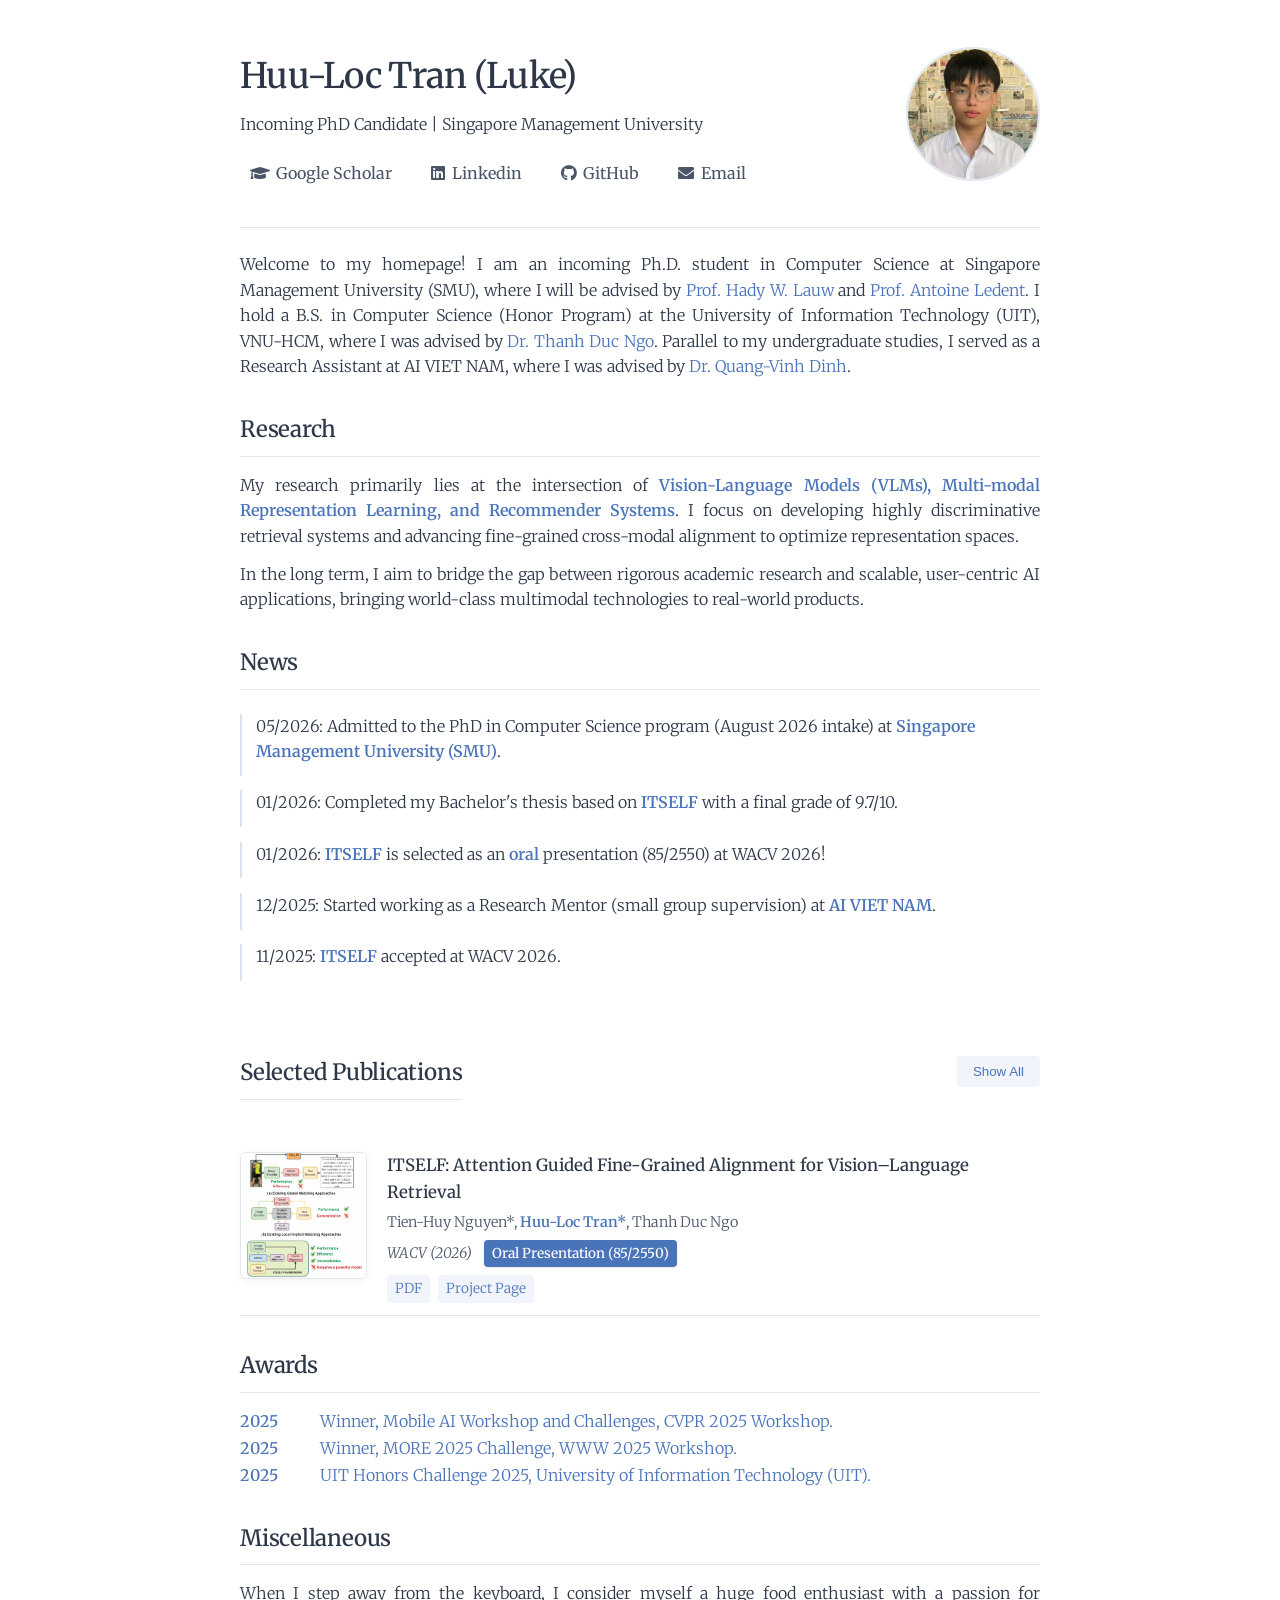
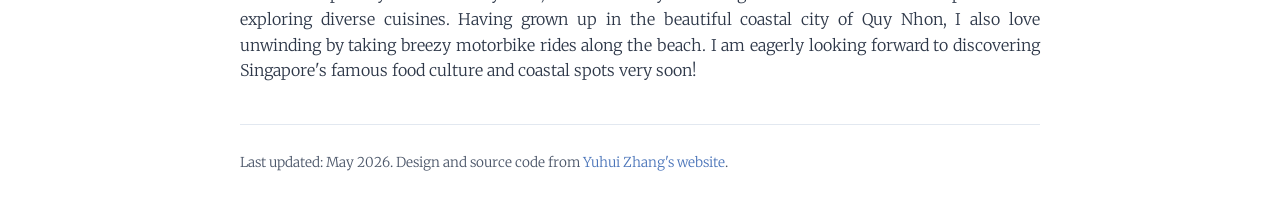
==== index.html @ b45dca5d "minor edit" ====
<!DOCTYPE html>
<html lang="en">
<head>
    <meta charset="UTF-8">
    <meta name="viewport" content="width=device-width, initial-scale=1.0">
    <meta name="description" content="Huu-Loc Tran is a PhD student at Preferred.AI, Singapore Management University">
    <meta name="keywords" content="Huu-Loc Tran, PhD Student, Preferred.AI, Singapore Management University">
    <meta property="og:title" content="Huu-Loc Tran - PhD Student | Academic Homepage">
    <meta property="og:description" content="Research in Vision-Language Models, multimodal representation learning, retrieval systems, and recommender systems.">
    <meta property="og:type" content="website">
    <meta property="og:url" content="https://trhuuloc.github.io/">
    <meta property="og:image" content="images/avatar.png">
    <meta name="twitter:card" content="summary_large_image">
    <title>Huu-Loc Tran</title>
    <link rel="stylesheet" href="https://fonts.googleapis.com/css2?family=Merriweather:wght@300;400;500;600&display=swap">
    <link rel="stylesheet" href="https://cdnjs.cloudflare.com/ajax/libs/font-awesome/5.15.3/css/all.min.css">
    <link rel="stylesheet" href="styles.css">
</head>
<body id="top">
    <header>
        <div class="header-content">
            <h1>Huu-Loc Tran (Luke)</h1>
            <p>Incoming PhD Candidate | Singapore Management University</p>
            <div class="social-links-header">
                <a href="https://scholar.google.com/citations?user=1xlRrhMAAAAJ&hl=en"><i class="fas fa-graduation-cap"></i>Google Scholar</a>
                <a href="https://www.linkedin.com/in/huuloctran310504/"><i class="fab fa-linkedin"></i>Linkedin</a>
                <a href="https://github.com/trhuuloc"><i class="fab fa-github"></i>GitHub</a>
                <a href="mailto:trhuuloc04@gmail.com"><i class="fas fa-envelope"></i>Email</a>
            </div>
        </div>
        <div class="header-image">
            <img src="images/avatar.png" alt="Profile Photo">
        </div>
    </header>

    <main>
        <section id="about">
            <p>Welcome to my homepage! I am an incoming Ph.D. student in Computer Science at Singapore Management University (SMU), where I will be advised by <a href="https://www.hadylauw.com/">Prof. Hady W. Lauw</a> and <a href="https://sites.google.com/view/antoine-ledent/home" target="_blank">Prof. Antoine Ledent</a>. 
            I hold a B.S. in Computer Science (Honor Program) at the University of Information Technology (UIT), VNU-HCM, where I was advised by <a href="https://scholar.google.com/citations?user=I8bNZakAAAAJ&hl=en" target="_blank">Dr. Thanh Duc Ngo</a>.
            Parallel to my undergraduate studies, I served as a Research Assistant at AI VIET NAM, where I was advised by <a href="https://dblp.org/pid/142/0382.html" target="_blank">Dr. Quang-Vinh Dinh</a>.</p>
        </section>

        <section id="research">
            <h2>Research</h2>
            <p>My research primarily lies at the intersection of <strong> Vision-Language Models (VLMs), Multi-modal Representation Learning, and Recommender Systems</strong>. I focus on developing highly discriminative retrieval systems and advancing fine-grained cross-modal alignment to optimize representation spaces.</p>
            <p>In the long term, I aim to bridge the gap between rigorous academic research and scalable, user-centric AI applications, bringing world-class multimodal technologies to real-world products.</p>
        </section>

        <section id="news">
            <h2>News</h2>
            <div class="news-container">
                <ul class="news-list">
                    <li>05/2026: Admitted to the PhD in Computer Science program (August 2026 intake) at 
                    <a href="https://computing.smu.edu.sg/" target="_blank"><strong>Singapore Management University (SMU)</strong></a>.
</li>
                    <li>01/2026: Completed my Bachelor's thesis based on <a href="https://openaccess.thecvf.com/content/WACV2026/papers/Nguyen_ITSELF_Attention_Guided_Fine-Grained_Alignment_for_Vision-Language_Retrieval_WACV_2026_paper.pdf" target="_blank"><strong>ITSELF</strong></a> with a final grade of 9.7/10.</li>
                    <li>01/2026: 
            <a href="https://openaccess.thecvf.com/content/WACV2026/papers/Nguyen_ITSELF_Attention_Guided_Fine-Grained_Alignment_for_Vision-Language_Retrieval_WACV_2026_paper.pdf" target="_blank"><strong>ITSELF</strong></a>
            is selected as an <strong>oral</strong> presentation (85/2550) at WACV 2026!</li>
                    <li>12/2025: Started working as a Research Mentor (small group supervision) at 
            <a href="https://aivietnam.edu.vn" target="_blank"><strong>AI VIET NAM</strong></a>.</li>
                    <li>11/2025: 
            <a href="https://openaccess.thecvf.com/content/WACV2026/papers/Nguyen_ITSELF_Attention_Guided_Fine-Grained_Alignment_for_Vision-Language_Retrieval_WACV_2026_paper.pdf" target="_blank"><strong>ITSELF</strong></a>
            accepted at 
            WACV 2026.</li>
                </ul>
            </div>
        </section>

        <section id="publications">
            <div class="publications-header">
                <h2 id="toggle-header">Selected Publications</h2>
                <button id="toggle-publications" class="toggle-publications">Show All</button>
            </div>
            <div id="publications-container">
                <!-- Publications will be dynamically loaded here -->
            </div>
        </section>

        <section id="awards">
            <h2>Awards</h2>
            <div class="award-item">
                <span class="award-year">2025</span>
                <div class="award-desc"><a href="https://drive.google.com/file/d/19hTdWNAH4dVKUDY9wJYpgDqfza1dKWHK/view" target="_blank">Winner, Mobile AI Workshop and Challenges, CVPR 2025 Workshop.</a></div>
            </div>
            <div class="award-item">
                <span class="award-year">2025</span>
                <div class="award-desc">
                    <a href="https://drive.google.com/file/d/1sqyE0CYbR0Nd1kVwwsLZq1gSE_M-_HAL/view?usp=sharing" target="_blank">Winner, MORE 2025 Challenge, WWW 2025 Workshop.</a>
                </div>
            </div>
            <div class="award-item">
                <span class="award-year">2025</span>
                <div class="award-desc">
                    <a href="https://oep.uit.edu.vn/vi/hb-ket-qua-du-kien-cua-gt-sinh-vien-tai-nang-cham-toi-dinh-cao-dot-01-nam-2025" target="_blank">UIT Honors Challenge 2025, University of Information Technology (UIT).</a>
                </div>
            </div>
        </section>

        <!-- <section id="services">
            <h2>Services</h2>
            <div class="service-category">
                <div class="service-title">Reviewer</div>
                <p>[Conference 1 YYYY], [Conference 2 YYYY], [Conference 3 YYYY], [Conference 4 YYYY], [Journal 1 YYYY], [Journal 2 YYYY]</p>
            </div>

            <div class="service-category">
                <div class="service-title">Teaching Assistant</div>
                <p><a href="#">[Course Code 1]</a>, <a href="#">[Course Code 2]</a></p>
            </div>

            <div class="service-category">
                <div class="service-title">Volunteer</div>
                <p>[Role 1], [Role 2], [Role 3]</p>
            </div>
        </section> -->

        <section id="miscellaneous">
            <h2>Miscellaneous</h2>
            <div class="misc-item">
                <p>When I step away from the keyboard, I consider myself a huge food enthusiast with a passion for exploring diverse cuisines. Having grown up in the beautiful coastal city of Quy Nhon, I also love unwinding by taking breezy motorbike rides along the beach. I am eagerly looking forward to discovering Singapore's famous food culture and coastal spots very soon!</p>
            </div>
        </section>
    </main>

    <footer>
        <p>Last updated: May 2026. Design and source code from <a href="https://cs.stanford.edu/~yuhuiz/">Yuhui Zhang's website</a>.</p>
    </footer>

    <div id="imageModal" class="modal">
        <span class="modal-close" onclick="closeModal()">&times;</span>
        <img class="modal-content" id="modalImage">
    </div>
    <script src="scripts.js"></script>
</body>
</html>
---- styles.css ----
:root {
  --bg-color: #fff;
  --text-color: #2d3748;
  --text-secondary: #4a5568;
  --accent-color: #4a74b9;
  --accent-hover: #3a5c9e;
  --border-color: #e2e8f0;
  --shadow-color: rgba(0,0,0,0.05);
  --animation-offset: 3px;
  --transition-time: 0.3s;
}

body {
  font-family: 'Merriweather', Georgia, 'Times New Roman', serif;
  line-height: 1.6;
  max-width: 800px;
  margin: 0 auto;
  padding: 1.5rem;
  color: var(--text-color);
  background-color: var(--bg-color);
  font-weight: 300;
}

header {
  margin-bottom: 1.5rem;
  border-bottom: 1px solid var(--border-color);
  padding-bottom: 1rem;
  display: flex;
  align-items: center;
  justify-content: space-between;
}

.header-content {
  flex: 1;
}

.header-image img {
  width: 130px;
  height: 130px;
  object-fit: cover;
  border-radius: 50%;
  border: 2px solid var(--border-color);
  transition: transform var(--transition-time) ease, box-shadow var(--transition-time) ease;
}

.header-image img:hover {
  transform: scale(1.02);
  box-shadow: 0 5px 15px var(--shadow-color);
}

h1 {
  font-size: 2.2rem;
  font-weight: 500;
  margin-bottom: 0.25rem;
  letter-spacing: -0.02em;
}

h2 {
  font-size: 1.4rem;
  font-weight: 500;
  margin: 1.75rem 0 1rem;
  padding-bottom: 0.5rem;
  border-bottom: 1px solid var(--border-color);
  letter-spacing: -0.01em;
}

/* Navigation */
nav {
  margin-top: 1.5rem;
}

nav ul {
  list-style: none;
  padding: 0;
  display: flex;
  flex-wrap: wrap;
  gap: 1.25rem;
}

nav a, .social-links-header a {
  text-decoration: none;
  color: var(--text-secondary);
  transition: all var(--transition-time) ease;
  font-weight: 400;
  padding: 0.3rem 0.6rem;
  border-radius: 4px;
}

nav a:hover, .social-links-header a:hover {
  color: var(--accent-color);
  background-color: rgba(74, 116, 185, 0.08);
  transform: translateX(var(--animation-offset));
}

.social-links-header {
  display: flex;
  gap: 1.25rem;
  margin: 1.2rem 0;
}

.social-links-header a i {
  margin-right: 0.4rem;
}

/* Unified animation for elements (not sections) */
.publication-item, .award-item, .service-category, .misc-item, .news-list li {
  transition: transform var(--transition-time) ease;
}

.publication-item:hover, .award-item:hover, 
.service-category:hover, .misc-item:hover, .news-list li:hover {
  transform: translateX(var(--animation-offset));
}

/* Section animation */
@keyframes fadeIn {
  from {
    opacity: 0;
    transform: translateX(var(--animation-offset));
  }
  to {
    opacity: 1;
    transform: translateX(0);
  }
}

section {
  margin-bottom: 2rem;
  scroll-margin-top: 1rem;
  animation: fadeIn 0.8s ease-out;
  width: 100%;
}

/* Publication styles */
.publications-header {
  display: flex;
  justify-content: space-between;
  align-items: center;
  margin-bottom: 1.5rem;
}

.toggle-publications {
  background-color: rgba(74, 116, 185, 0.08);
  color: var(--accent-color);
  border: none;
  padding: 0.5rem 1rem;
  border-radius: 4px;
  cursor: pointer;
  font-weight: 500;
  transition: all var(--transition-time) ease;
}

.toggle-publications:hover {
  background-color: var(--accent-color);
  color: white;
}

.publication-item {
  margin-bottom: 1.5rem;
  padding: 0.75rem 0;
  border-bottom: 1px solid var(--border-color);
  display: flex;
  gap: 1.25rem;
}

.pub-thumbnail {
  width: 125px;
  height: 125px;
  flex-shrink: 0;
  border: 1px solid var(--border-color);
  overflow: hidden;
  cursor: pointer;
  position: relative;
  border-radius: 6px;
  box-shadow: 0 2px 8px var(--shadow-color);
}

.pub-thumbnail img {
  width: 100%;
  height: 100%;
  object-fit: cover;
  transition: transform var(--transition-time) ease;
}

.pub-thumbnail:hover img {
  transform: scale(1.08);
}

.pub-content {
  flex: 1;
}

.pub-title {
  font-weight: 500;
  margin-bottom: 0.4rem;
  font-size: 1.05rem;
}

.pub-authors {
  font-size: 0.9rem;
  margin-bottom: 0.4rem;
  color: var(--text-secondary);
  line-height: 1.5;
}

.highlight-name {
  font-weight: 600;
  color: var(--accent-color);
}

.pub-venue-container {
  display: flex;
  flex-wrap: wrap;
  align-items: center;
  gap: 0.75rem;
  margin-bottom: 0.5rem;
}

.pub-venue {
  font-size: 0.9rem;
  font-style: italic;
  color: var(--text-secondary);
}

.pub-award {
  font-size: 0.85rem;
  font-weight: 500;
  color: #fff;
  background-color: var(--accent-color);
  padding: 0.15rem 0.5rem;
  border-radius: 4px;
  display: inline-block;
  box-shadow: 0 1px 3px rgba(0,0,0,0.1);
  white-space: nowrap;
  animation: pulse 2s infinite;
}

@keyframes pulse {
  0% {
    box-shadow: 0 0 0 0 rgba(74, 116, 185, 0.4);
  }
  70% {
    box-shadow: 0 0 0 6px rgba(74, 116, 185, 0);
  }
  100% {
    box-shadow: 0 0 0 0 rgba(74, 116, 185, 0);
  }
}

.pub-links {
  font-size: 0.85rem;
  display: flex;
  flex-wrap: wrap;
  gap: 0.5rem;
}

.pub-links a {
  color: var(--accent-color);
  transition: all var(--transition-time) ease;
  padding: 0.2rem 0.5rem;
  border-radius: 4px;
  background-color: rgba(74, 116, 185, 0.08);
}

.pub-links a:hover {
  color: #fff;
  background-color: var(--accent-color);
  transform: translateX(3px);
  box-shadow: 0 2px 5px rgba(74, 116, 185, 0.2);
}

/* Awards section */
.award-item {
  display: flex;
  align-items: baseline;
  margin-bottom: 0.1rem;
}

.award-year {
  font-weight: 500;
  color: var(--accent-color);
  flex: 0 0 80px;
}

.award-desc {
  flex: 1;
}

.award-desc small {
  font-size: 0.85rem;
  color: var(--text-secondary);
  margin-left: 0.5rem;
}

/* News section */
.news-container {
  max-height: 300px;
  overflow-y: auto;
  scrollbar-width: none;
  -ms-overflow-style: none;
}

.news-container::-webkit-scrollbar {
  display: none;
}

.news-list {
  padding-left: 0;
  list-style-type: none;
  margin: 0.5rem 0;
}

.news-list li {
  margin-bottom: 0.9rem;
  padding-left: 0.9rem;
  border-left: 2px solid rgba(74, 116, 185, 0.2);
  padding-bottom: 0.7rem;
}

.news-list li:hover {
  border-left-color: var(--accent-color);
}

/* Services and misc */
.service-title {
  font-weight: 500;
  margin-bottom: 0.35rem;
  color: var(--accent-color);
}

.service-category p, .misc-item p {
  text-align: justify;
  text-justify: inter-word;
  margin: 0.25rem 0 0.75rem;
}

/* Footer */
footer {
  margin-top: 2.5rem;
  padding-top: 1.2rem;
  border-top: 1px solid var(--border-color);
  font-size: 0.85rem;
  color: var(--text-secondary);
  text-align: center;
}

/* Generic styles */
a {
  color: var(--accent-color);
  text-decoration: none;
  transition: color var(--transition-time) ease;
}

a:hover {
  color: var(--accent-hover);
}

em {
  font-style: italic;
  color: var(--text-secondary);
}

ul {
  padding-left: 1.25rem;
}

p {
  margin: 0.5rem 0 0.75rem;
  text-align: justify;
  text-justify: inter-word;
}

strong {
  font-weight: 600;
  color: var(--accent-color);
}

/* Modal styles */
.modal {
  display: none;
  position: fixed;
  z-index: 1000;
  padding-top: 100px;
  left: 0;
  top: 0;
  width: 100%;
  height: 100%;
  overflow: auto;
  background-color: rgba(0,0,0,0.85);
  transition: opacity var(--transition-time);
  opacity: 0;
}

.modal.show {
  opacity: 1;
}

.modal-content {
  margin: auto;
  display: block;
  max-width: 85%;
  max-height: 85%;
  border-radius: 4px;
  box-shadow: 0 10px 25px rgba(0,0,0,0.3);
  animation: zoom var(--transition-time) ease-out;
}

@keyframes zoom {
  from {
    transform: scale(0.8);
    opacity: 0;
  }
  to {
    transform: scale(1);
    opacity: 1;
  }
}

.modal-close {
  position: absolute;
  top: 15px;
  right: 35px;
  color: #f1f1f1;
  font-size: 35px;
  font-weight: normal;
  cursor: pointer;
  transition: color var(--transition-time);
  opacity: 0.8;
}

.modal-close:hover {
  color: #fff;
  opacity: 1;
  transform: scale(1.1);
}

/* Responsive design fixes */
@media (max-width: 768px) {
  /* Make header stack vertically on mobile */
  header {
    flex-direction: column-reverse;
    align-items: center;
    text-align: center;
    gap: 1rem;
  }

  /* Center social links on mobile */
  .social-links-header {
    flex-wrap: wrap;
    justify-content: center;
  }

  /* Disable right-moving hover animations on mobile */
  .publication-item:hover, .award-item:hover, 
  .service-category:hover, .misc-item:hover, .news-list li:hover,
  nav a:hover, .social-links-header a:hover, .pub-links a:hover {
    transform: none !important;
  }
}
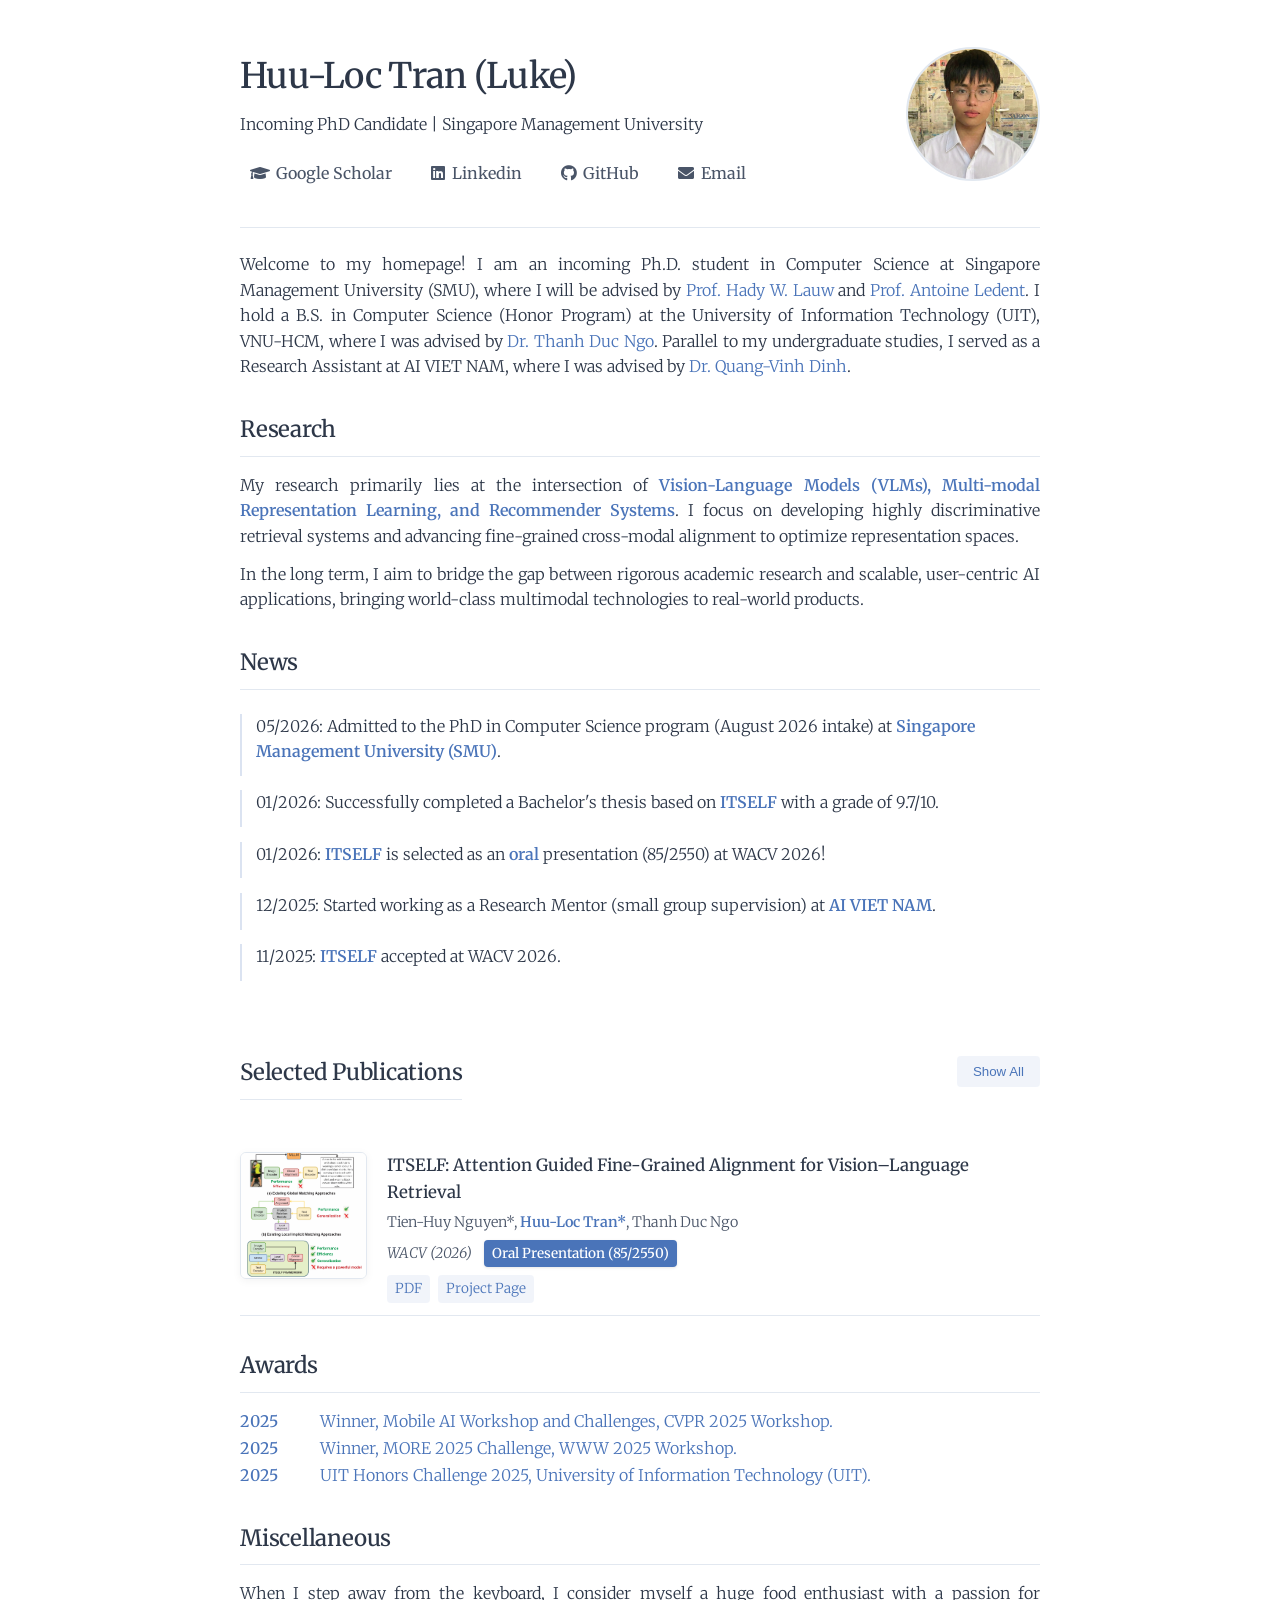
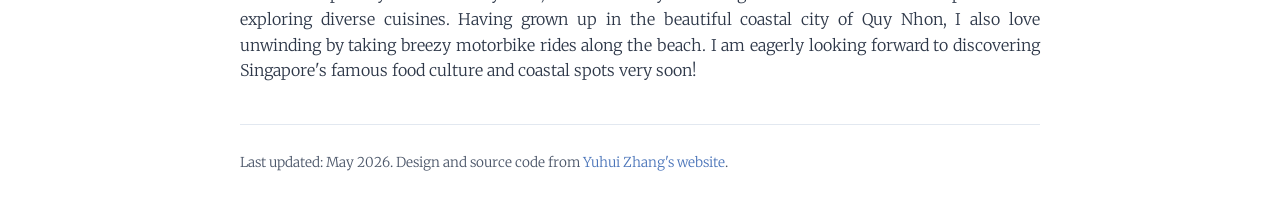
==== commit c017302a: "minor edit" ====
--- a/index.html
+++ b/index.html
@@ -53,7 +53,7 @@
                     <li>05/2026: Admitted to the PhD in Computer Science program (August 2026 intake) at 
                     <a href="https://computing.smu.edu.sg/" target="_blank"><strong>Singapore Management University (SMU)</strong></a>.
 </li>
-                    <li>01/2026: Completed my Bachelor's thesis based on <a href="https://openaccess.thecvf.com/content/WACV2026/papers/Nguyen_ITSELF_Attention_Guided_Fine-Grained_Alignment_for_Vision-Language_Retrieval_WACV_2026_paper.pdf" target="_blank"><strong>ITSELF</strong></a> with a final grade of 9.7/10.</li>
+                    <li>01/2026: Successfully completed a Bachelor's thesis based on <a href="https://openaccess.thecvf.com/content/WACV2026/papers/Nguyen_ITSELF_Attention_Guided_Fine-Grained_Alignment_for_Vision-Language_Retrieval_WACV_2026_paper.pdf" target="_blank"><strong>ITSELF</strong></a> with a grade of 9.7/10.</li>
                     <li>01/2026: 
             <a href="https://openaccess.thecvf.com/content/WACV2026/papers/Nguyen_ITSELF_Attention_Guided_Fine-Grained_Alignment_for_Vision-Language_Retrieval_WACV_2026_paper.pdf" target="_blank"><strong>ITSELF</strong></a>
             is selected as an <strong>oral</strong> presentation (85/2550) at WACV 2026!</li>
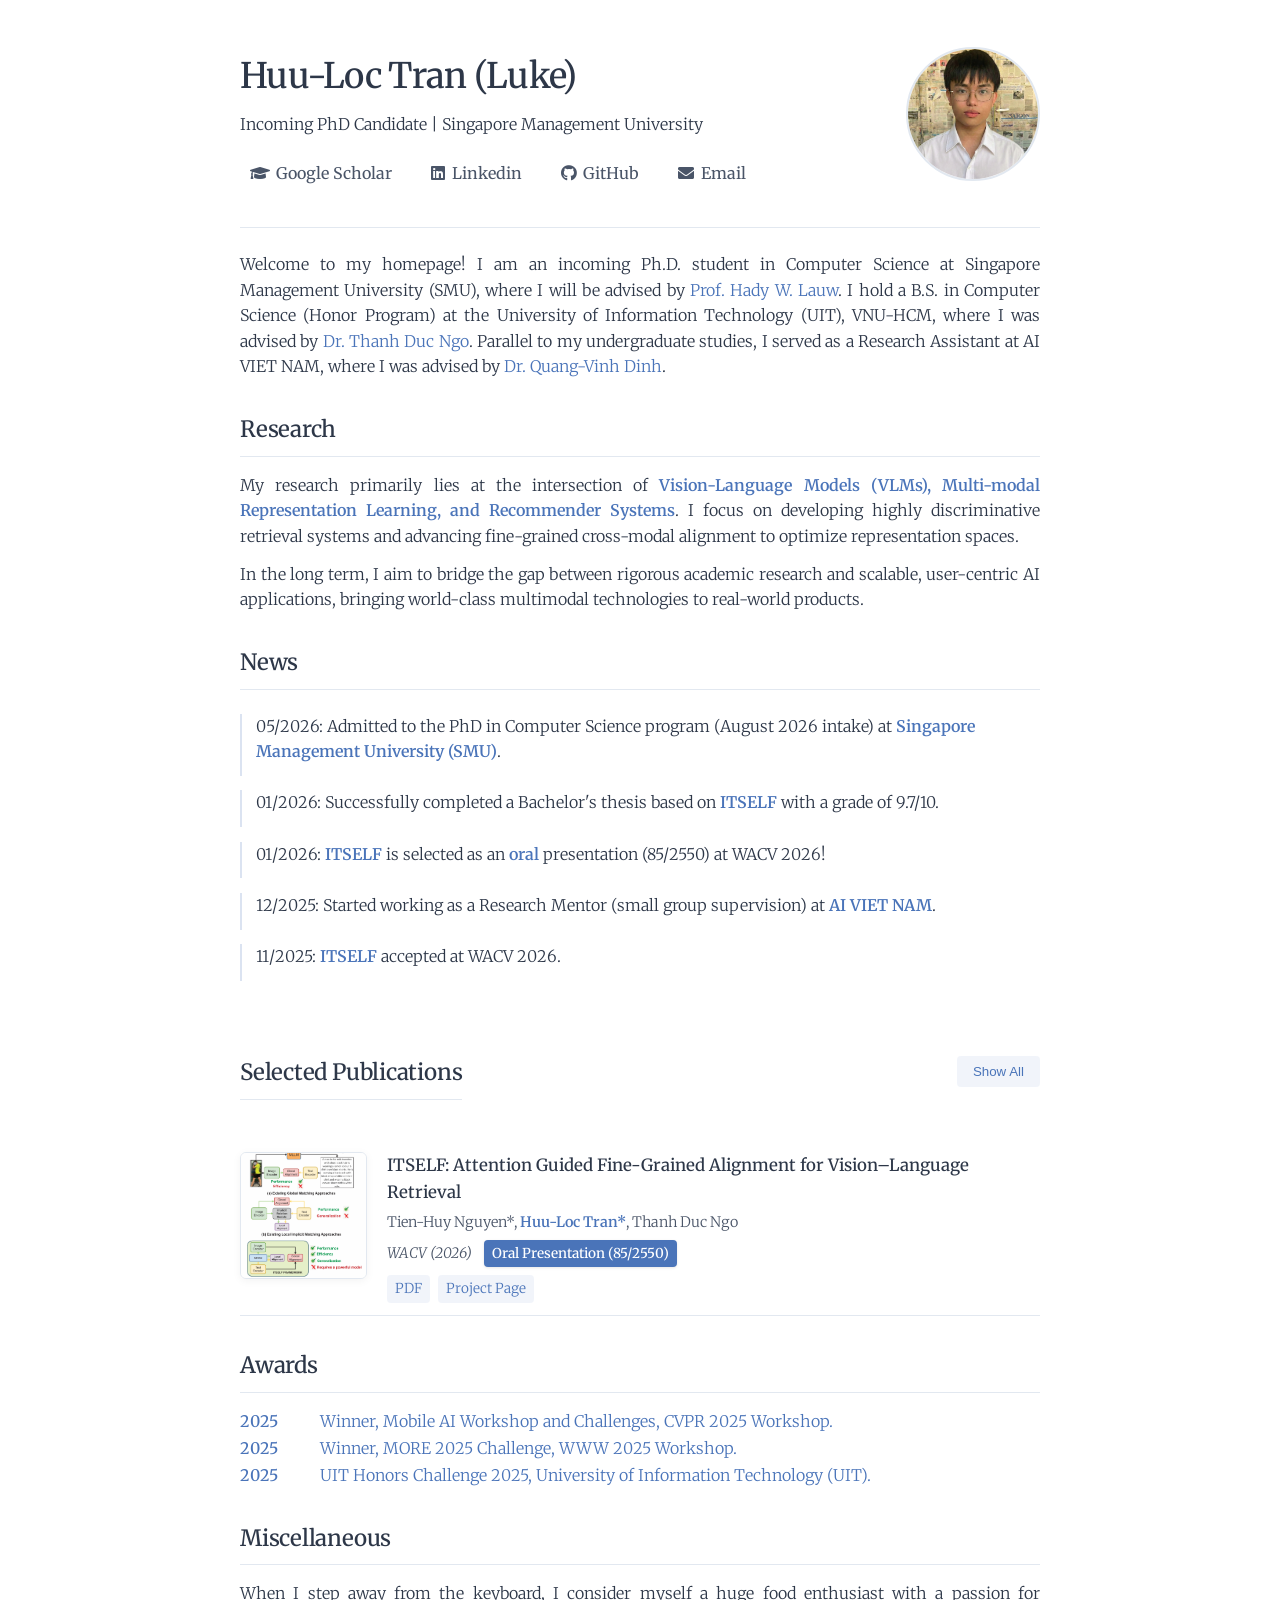
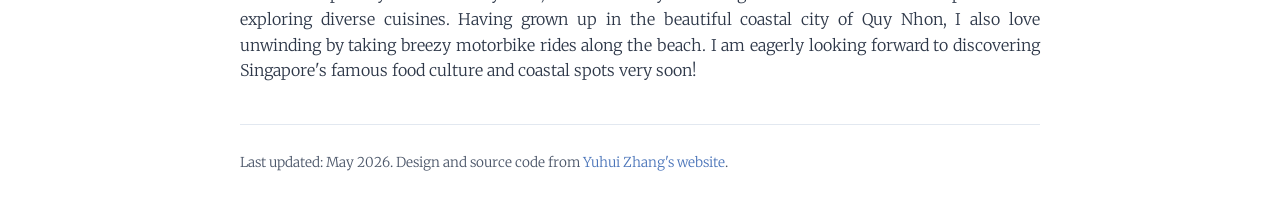
==== commit 4683e45d: "minor edit" ====
--- a/index.html
+++ b/index.html
@@ -35,7 +35,7 @@
 
     <main>
         <section id="about">
-            <p>Welcome to my homepage! I am an incoming Ph.D. student in Computer Science at Singapore Management University (SMU), where I will be advised by <a href="https://www.hadylauw.com/">Prof. Hady W. Lauw</a> and <a href="https://sites.google.com/view/antoine-ledent/home" target="_blank">Prof. Antoine Ledent</a>. 
+            <p>Welcome to my homepage! I am an incoming Ph.D. student in Computer Science at Singapore Management University (SMU), where I will be advised by <a href="https://www.hadylauw.com/">Prof. Hady W. Lauw</a>. 
             I hold a B.S. in Computer Science (Honor Program) at the University of Information Technology (UIT), VNU-HCM, where I was advised by <a href="https://scholar.google.com/citations?user=I8bNZakAAAAJ&hl=en" target="_blank">Dr. Thanh Duc Ngo</a>.
             Parallel to my undergraduate studies, I served as a Research Assistant at AI VIET NAM, where I was advised by <a href="https://dblp.org/pid/142/0382.html" target="_blank">Dr. Quang-Vinh Dinh</a>.</p>
         </section>
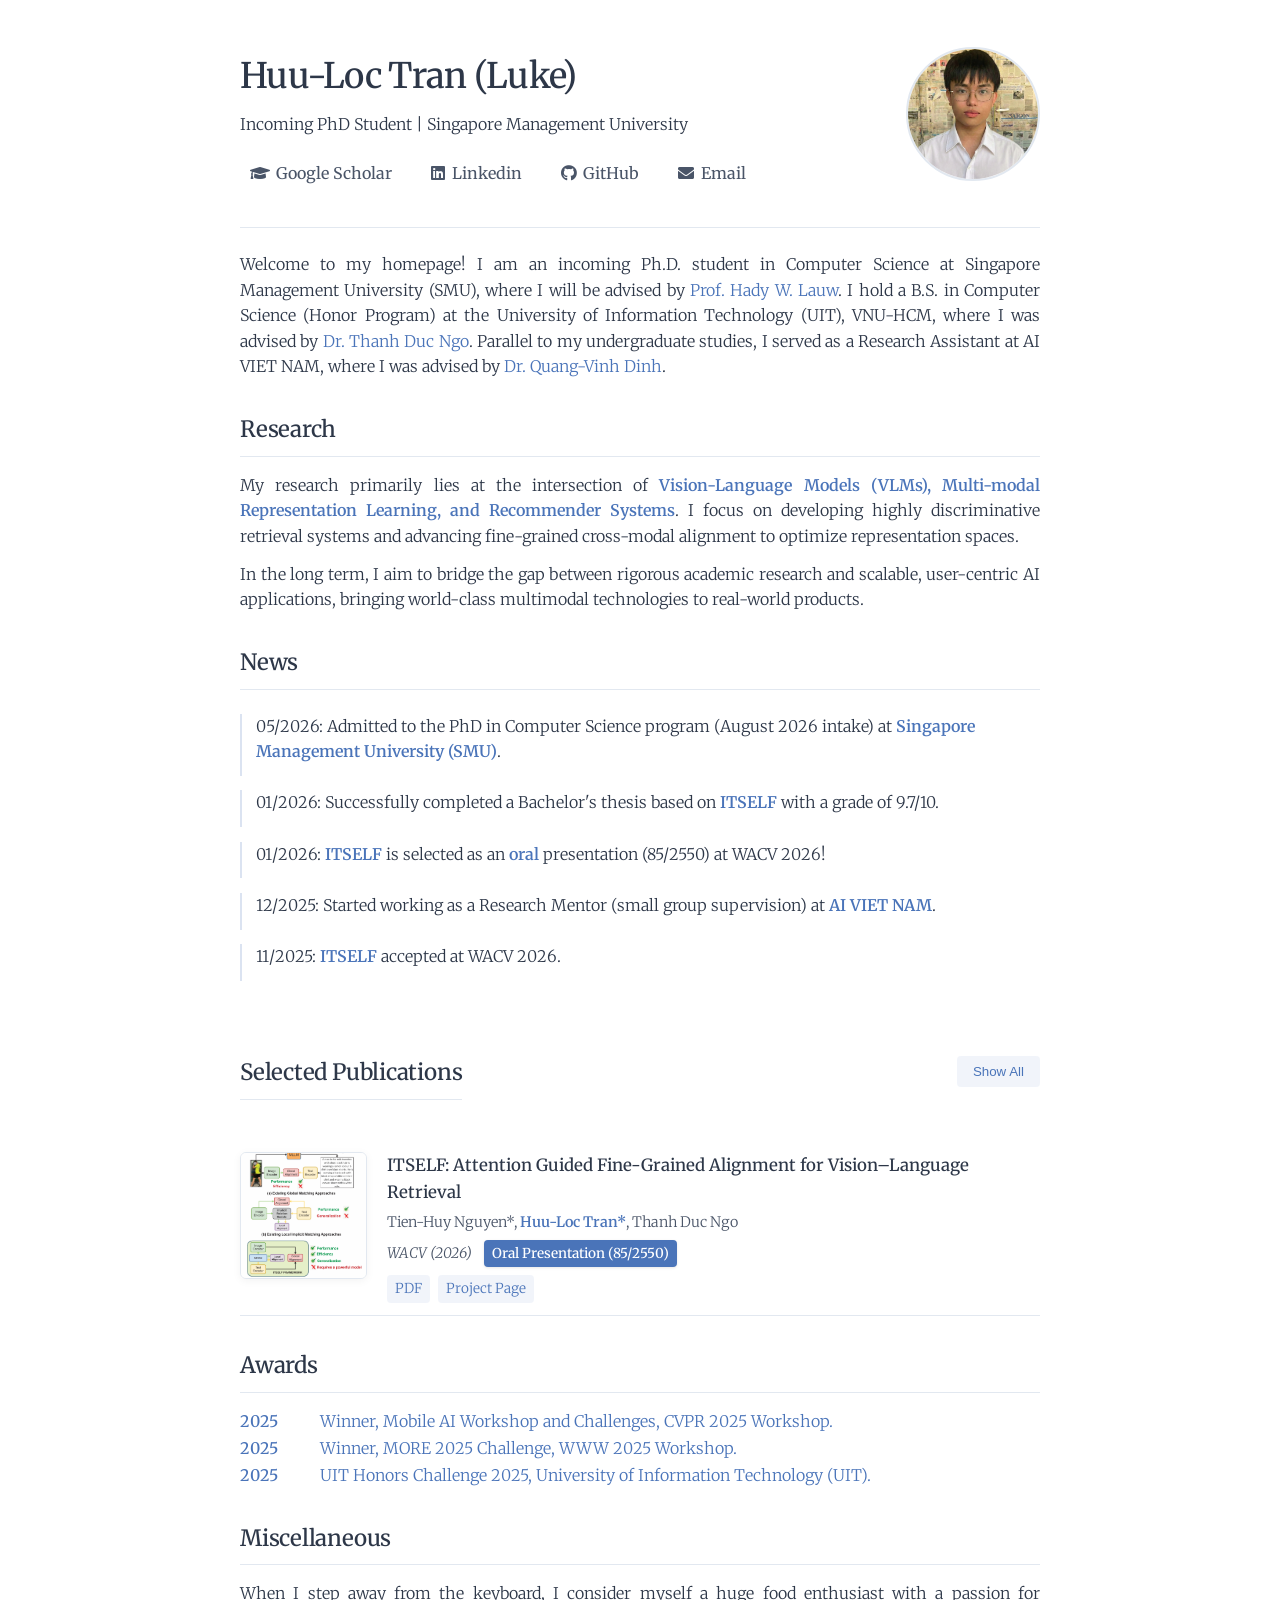
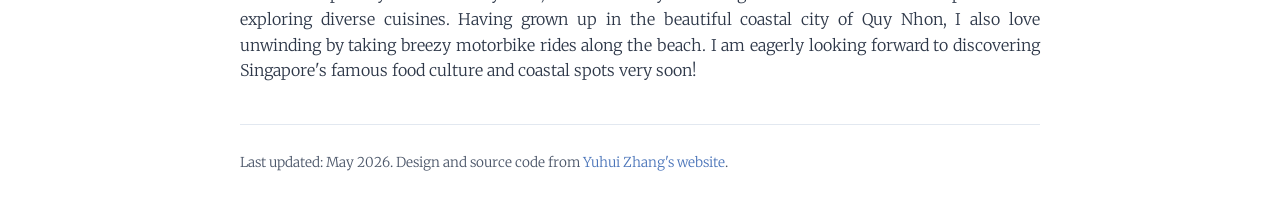
==== commit 66b74d8f: "minor edit" ====
--- a/index.html
+++ b/index.html
@@ -5,7 +5,7 @@
     <meta name="viewport" content="width=device-width, initial-scale=1.0">
     <meta name="description" content="Huu-Loc Tran is a PhD student at Preferred.AI, Singapore Management University">
     <meta name="keywords" content="Huu-Loc Tran, PhD Student, Preferred.AI, Singapore Management University">
-    <meta property="og:title" content="Huu-Loc Tran - PhD Student | Academic Homepage">
+    <meta property="og:title" content="Huu-Loc Tran - PhD Student in CS | SMU">
     <meta property="og:description" content="Research in Vision-Language Models, multimodal representation learning, retrieval systems, and recommender systems.">
     <meta property="og:type" content="website">
     <meta property="og:url" content="https://trhuuloc.github.io/">
@@ -20,7 +20,7 @@
     <header>
         <div class="header-content">
             <h1>Huu-Loc Tran (Luke)</h1>
-            <p>Incoming PhD Candidate | Singapore Management University</p>
+            <p>Incoming PhD Student | Singapore Management University</p>
             <div class="social-links-header">
                 <a href="https://scholar.google.com/citations?user=1xlRrhMAAAAJ&hl=en"><i class="fas fa-graduation-cap"></i>Google Scholar</a>
                 <a href="https://www.linkedin.com/in/huuloctran310504/"><i class="fab fa-linkedin"></i>Linkedin</a>
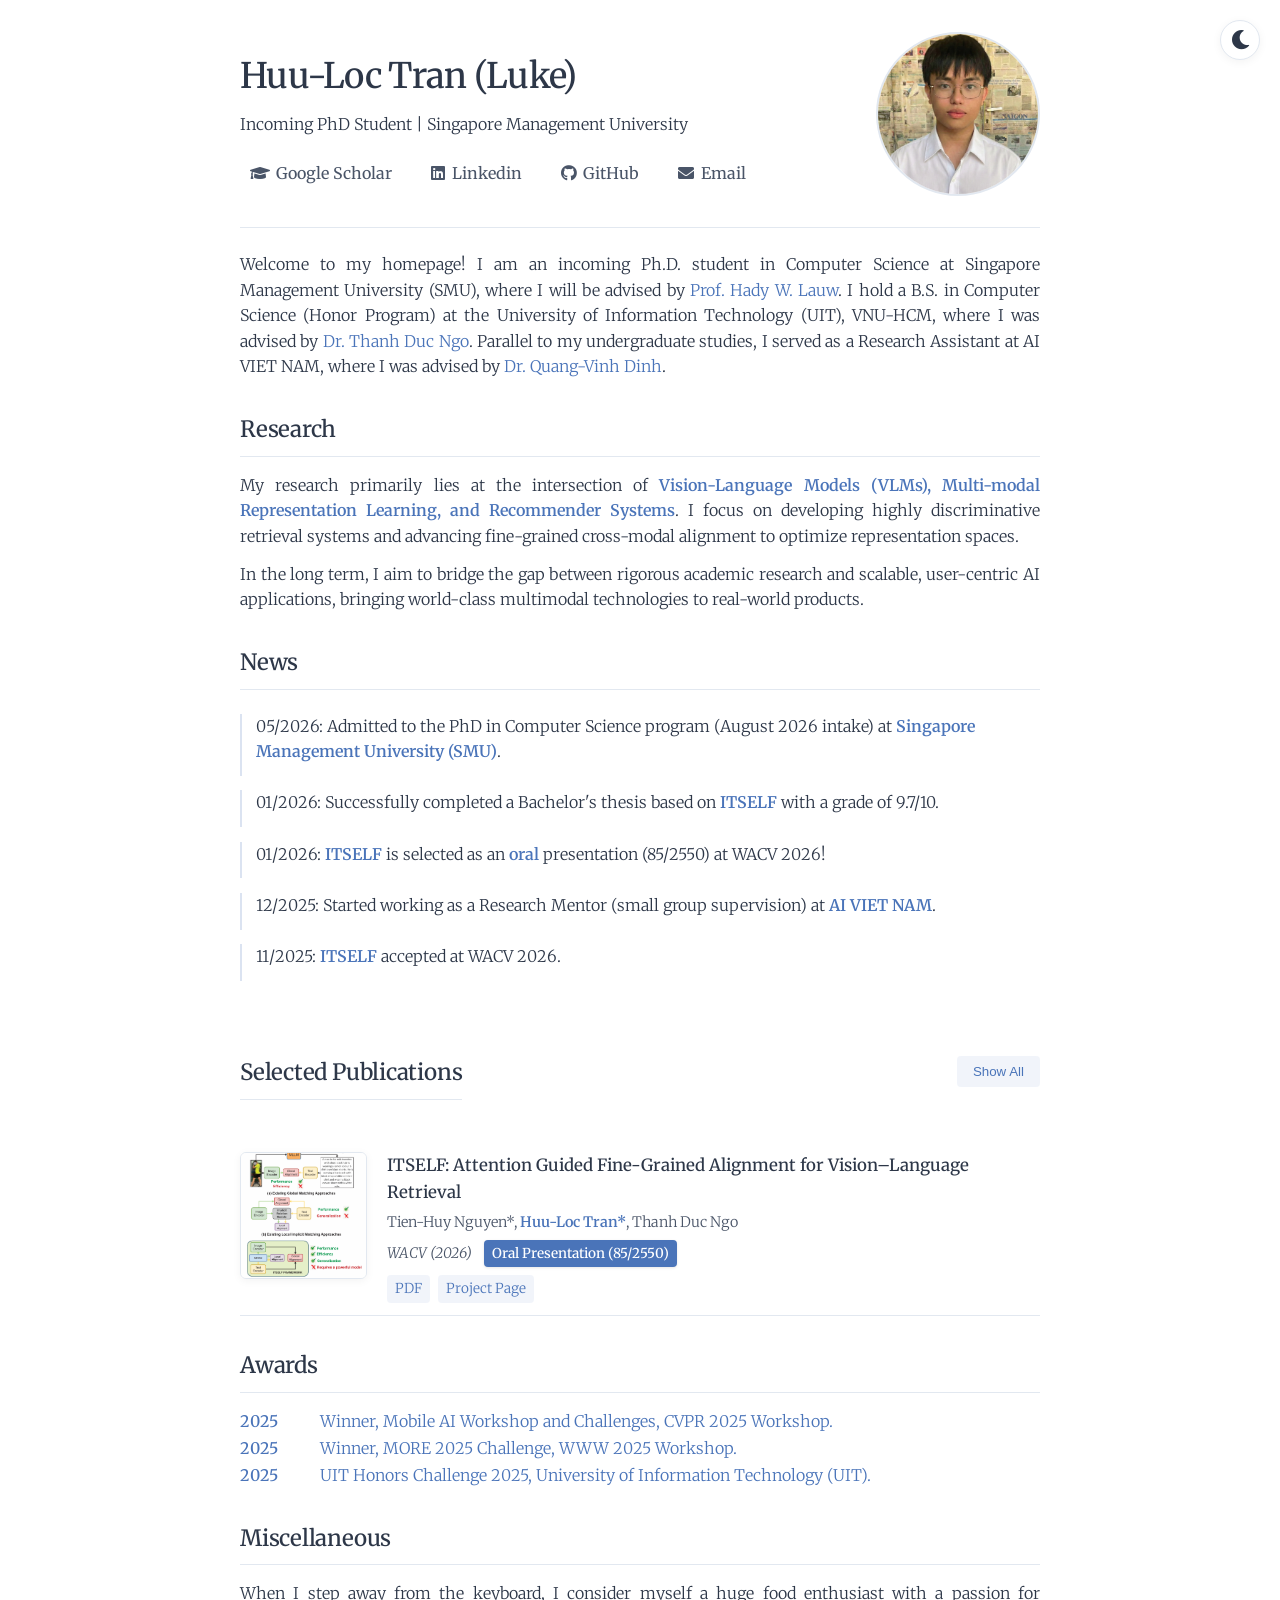
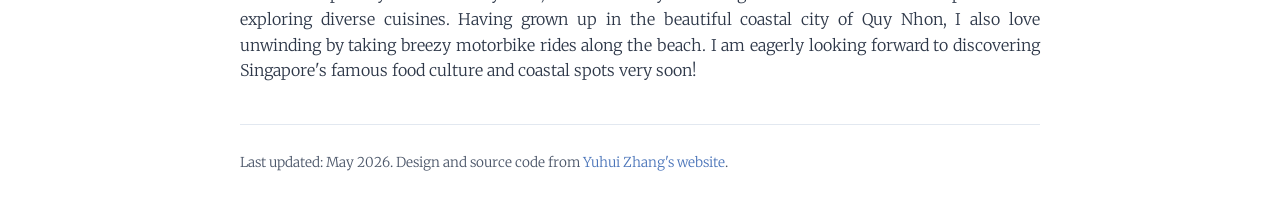
==== commit a5340589: "dark mode" ====
--- a/index.html
+++ b/index.html
@@ -18,6 +18,10 @@
 </head>
 <body id="top">
     <header>
+        <button id="theme-toggle" class="theme-toggle" aria-label="Dark/Light mode">
+            <i class="fas fa-moon"></i>
+        </button>
+
         <div class="header-content">
             <h1>Huu-Loc Tran (Luke)</h1>
             <p>Incoming PhD Student | Singapore Management University</p>
--- a/styles.css
+++ b/styles.css
@@ -10,6 +10,43 @@
   --transition-time: 0.3s;
 }
 
+[data-theme="dark"] {
+  --bg-color: #1a202c;
+  --text-color: #f7fafc;
+  --text-secondary: #a0aec0;
+  --accent-color: #63b3ed;
+  --accent-hover: #90cdf4;
+  --border-color: #2d3748;
+  --shadow-color: rgba(0, 0, 0, 0.3);
+}
+
+.theme-toggle {
+    position: absolute;
+    top: 20px;
+    right: 20px;
+    background: var(--bg-color);
+    border: 1px solid var(--border-color);
+    color: var(--text-color);
+    font-size: 1.2rem;
+    cursor: pointer;
+    transition: all var(--transition-time);
+    display: flex;
+    align-items: center;
+    justify-content: center;
+    width: 40px; 
+    height: 40px;
+    border-radius: 50%;
+    box-shadow: 0 2px 10px var(--shadow-color); 
+}
+
+
+.theme-toggle:hover {
+    color: var(--accent-color);
+    border-color: var(--accent-color);
+    transform: translateY(calc(var(--animation-offset) * -1));
+}
+
+
 body {
   font-family: 'Merriweather', Georgia, 'Times New Roman', serif;
   line-height: 1.6;
@@ -35,8 +72,8 @@
 }
 
 .header-image img {
-  width: 130px;
-  height: 130px;
+  width: 160px;
+  height: 160px;
   object-fit: cover;
   border-radius: 50%;
   border: 2px solid var(--border-color);
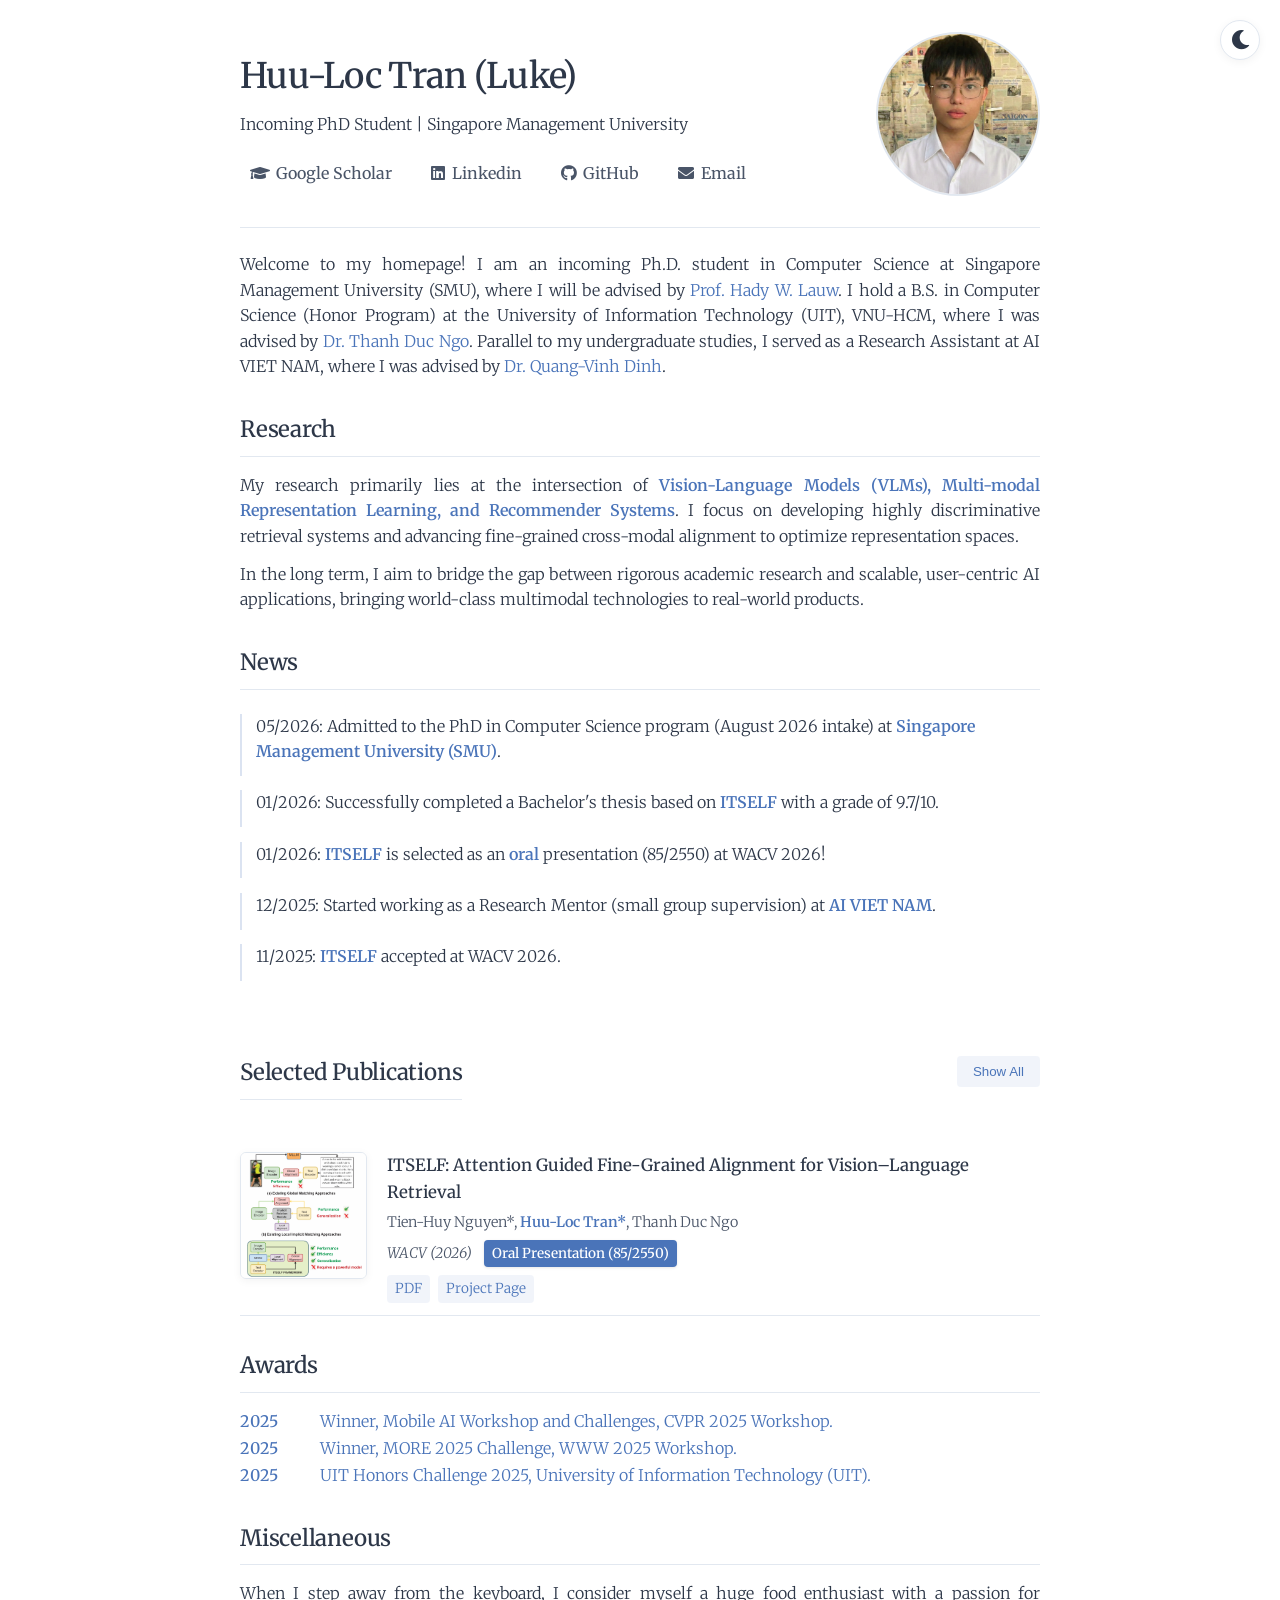
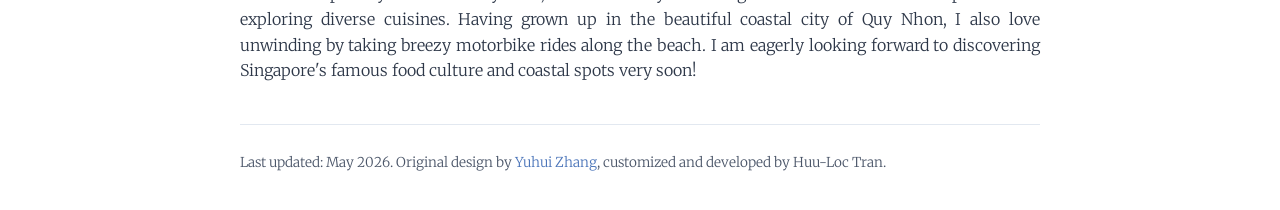
==== commit 8fe6fe92: "minor edit" ====
--- a/index.html
+++ b/index.html
@@ -128,7 +128,7 @@
     </main>
 
     <footer>
-        <p>Last updated: May 2026. Design and source code from <a href="https://cs.stanford.edu/~yuhuiz/">Yuhui Zhang's website</a>.</p>
+        <p>Last updated: May 2026. Original design by <a href="https://cs.stanford.edu/~yuhuiz/">Yuhui Zhang</a>, customized and developed by Huu-Loc Tran.</p>
     </footer>
 
     <div id="imageModal" class="modal">
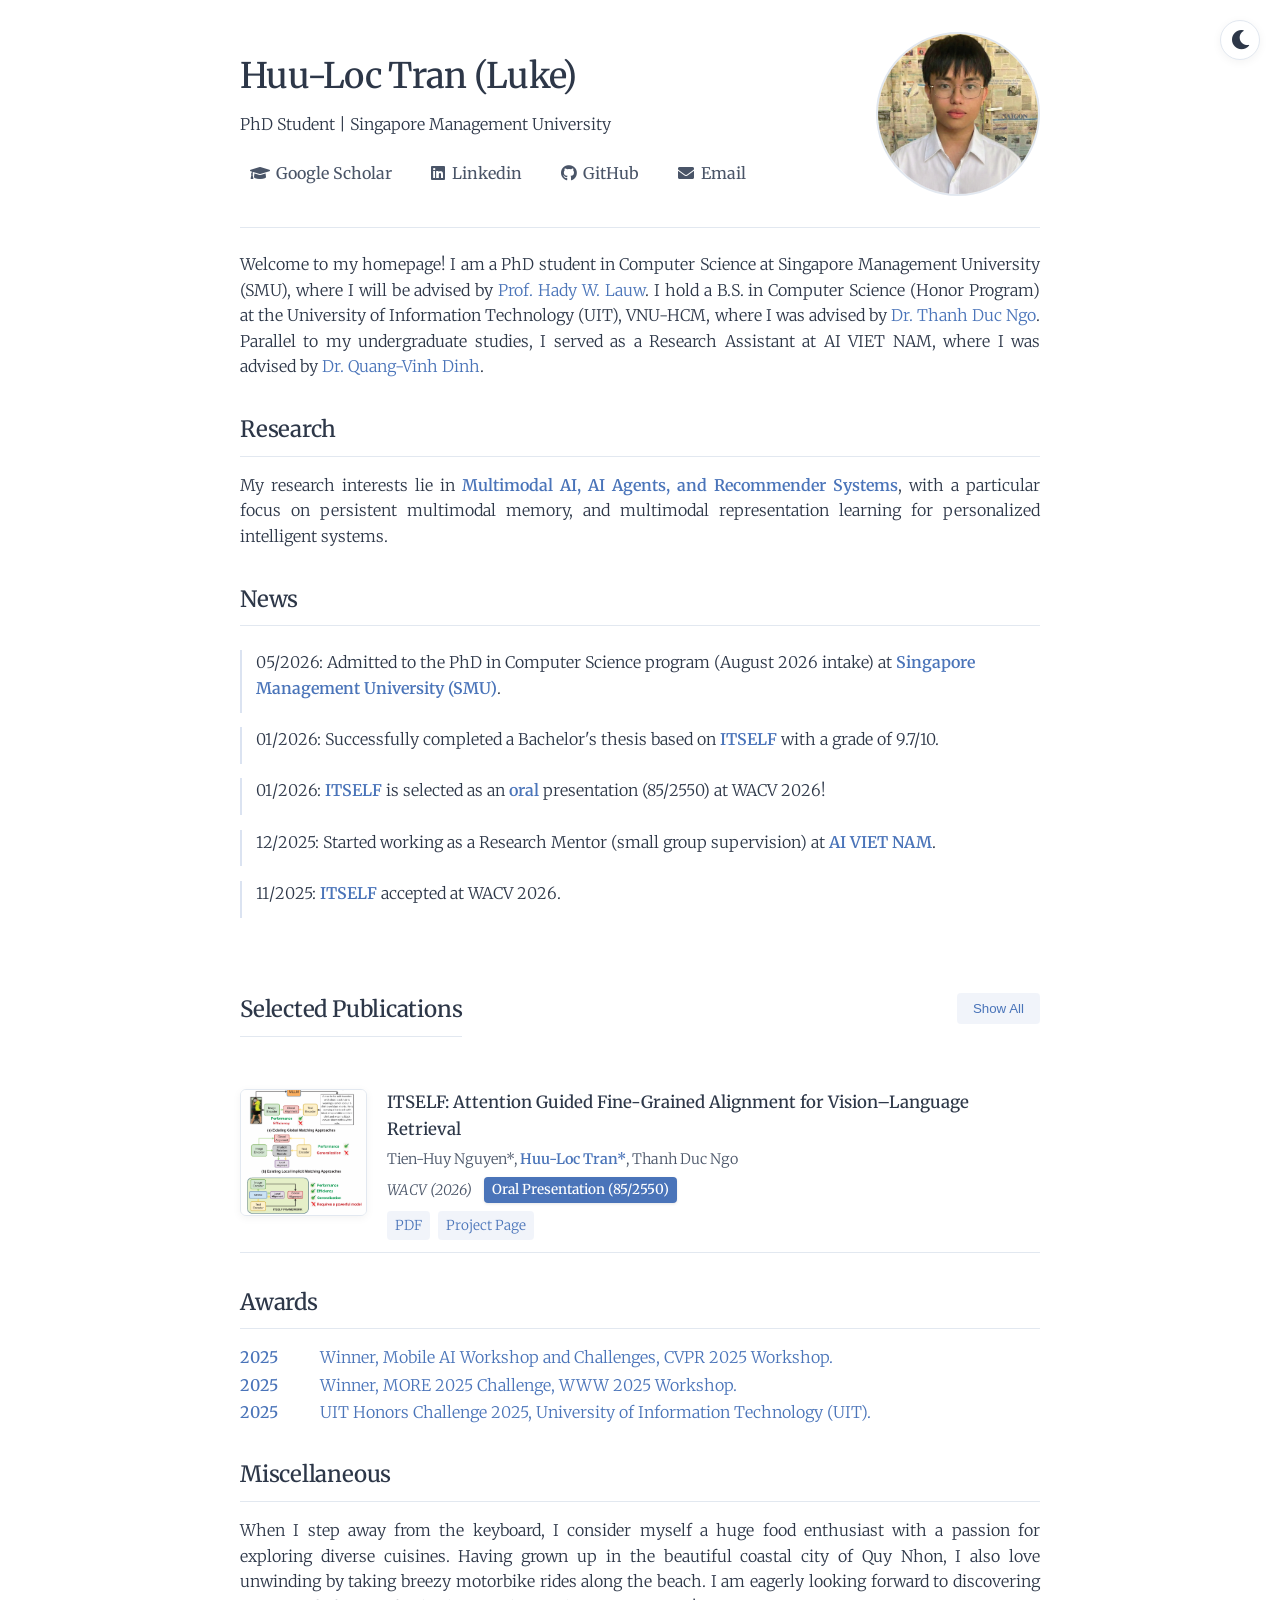
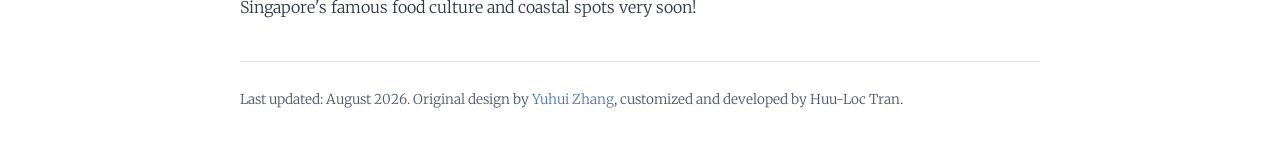
==== commit 9994b39f: "minor edit" ====
--- a/index.html
+++ b/index.html
@@ -24,12 +24,12 @@
 
         <div class="header-content">
             <h1>Huu-Loc Tran (Luke)</h1>
-            <p>Incoming PhD Student | Singapore Management University</p>
+            <p>PhD Student | Singapore Management University</p>
             <div class="social-links-header">
                 <a href="https://scholar.google.com/citations?user=1xlRrhMAAAAJ&hl=en"><i class="fas fa-graduation-cap"></i>Google Scholar</a>
                 <a href="https://www.linkedin.com/in/huuloctran310504/"><i class="fab fa-linkedin"></i>Linkedin</a>
                 <a href="https://github.com/trhuuloc"><i class="fab fa-github"></i>GitHub</a>
-                <a href="mailto:trhuuloc04@gmail.com"><i class="fas fa-envelope"></i>Email</a>
+                <a href="mailto:tranhuuloc.2026@phdcs.smu.edu.sg"><i class="fas fa-envelope"></i>Email</a>
             </div>
         </div>
         <div class="header-image">
@@ -39,15 +39,14 @@
 
     <main>
         <section id="about">
-            <p>Welcome to my homepage! I am an incoming Ph.D. student in Computer Science at Singapore Management University (SMU), where I will be advised by <a href="https://www.hadylauw.com/">Prof. Hady W. Lauw</a>. 
+            <p>Welcome to my homepage! I am a PhD student in Computer Science at Singapore Management University (SMU), where I will be advised by <a href="https://www.hadylauw.com/">Prof. Hady W. Lauw</a>. 
             I hold a B.S. in Computer Science (Honor Program) at the University of Information Technology (UIT), VNU-HCM, where I was advised by <a href="https://scholar.google.com/citations?user=I8bNZakAAAAJ&hl=en" target="_blank">Dr. Thanh Duc Ngo</a>.
             Parallel to my undergraduate studies, I served as a Research Assistant at AI VIET NAM, where I was advised by <a href="https://dblp.org/pid/142/0382.html" target="_blank">Dr. Quang-Vinh Dinh</a>.</p>
         </section>
 
         <section id="research">
             <h2>Research</h2>
-            <p>My research primarily lies at the intersection of <strong> Vision-Language Models (VLMs), Multi-modal Representation Learning, and Recommender Systems</strong>. I focus on developing highly discriminative retrieval systems and advancing fine-grained cross-modal alignment to optimize representation spaces.</p>
-            <p>In the long term, I aim to bridge the gap between rigorous academic research and scalable, user-centric AI applications, bringing world-class multimodal technologies to real-world products.</p>
+            <p>My research interests lie in <strong>Multimodal AI, AI Agents, and Recommender Systems</strong>, with a particular focus on persistent multimodal memory, and multimodal representation learning for personalized intelligent systems.</p>
         </section>
 
         <section id="news">
@@ -57,14 +56,14 @@
                     <li>05/2026: Admitted to the PhD in Computer Science program (August 2026 intake) at 
                     <a href="https://computing.smu.edu.sg/" target="_blank"><strong>Singapore Management University (SMU)</strong></a>.
 </li>
-                    <li>01/2026: Successfully completed a Bachelor's thesis based on <a href="https://openaccess.thecvf.com/content/WACV2026/papers/Nguyen_ITSELF_Attention_Guided_Fine-Grained_Alignment_for_Vision-Language_Retrieval_WACV_2026_paper.pdf" target="_blank"><strong>ITSELF</strong></a> with a grade of 9.7/10.</li>
+                    <li>01/2026: Successfully completed a Bachelor's thesis based on <a href="https://trhuuloc.github.io/itself/" target="_blank"><strong>ITSELF</strong></a> with a grade of 9.7/10.</li>
                     <li>01/2026: 
-            <a href="https://openaccess.thecvf.com/content/WACV2026/papers/Nguyen_ITSELF_Attention_Guided_Fine-Grained_Alignment_for_Vision-Language_Retrieval_WACV_2026_paper.pdf" target="_blank"><strong>ITSELF</strong></a>
+            <a href="https://trhuuloc.github.io/itself/" target="_blank"><strong>ITSELF</strong></a>
             is selected as an <strong>oral</strong> presentation (85/2550) at WACV 2026!</li>
                     <li>12/2025: Started working as a Research Mentor (small group supervision) at 
             <a href="https://aivietnam.edu.vn" target="_blank"><strong>AI VIET NAM</strong></a>.</li>
                     <li>11/2025: 
-            <a href="https://openaccess.thecvf.com/content/WACV2026/papers/Nguyen_ITSELF_Attention_Guided_Fine-Grained_Alignment_for_Vision-Language_Retrieval_WACV_2026_paper.pdf" target="_blank"><strong>ITSELF</strong></a>
+            <a href="https://trhuuloc.github.io/itself/" target="_blank"><strong>ITSELF</strong></a>
             accepted at 
             WACV 2026.</li>
                 </ul>
@@ -128,7 +127,7 @@
     </main>
 
     <footer>
-        <p>Last updated: May 2026. Original design by <a href="https://cs.stanford.edu/~yuhuiz/">Yuhui Zhang</a>, customized and developed by Huu-Loc Tran.</p>
+        <p>Last updated: August 2026. Original design by <a href="https://cs.stanford.edu/~yuhuiz/">Yuhui Zhang</a>, customized and developed by Huu-Loc Tran.</p>
     </footer>
 
     <div id="imageModal" class="modal">
